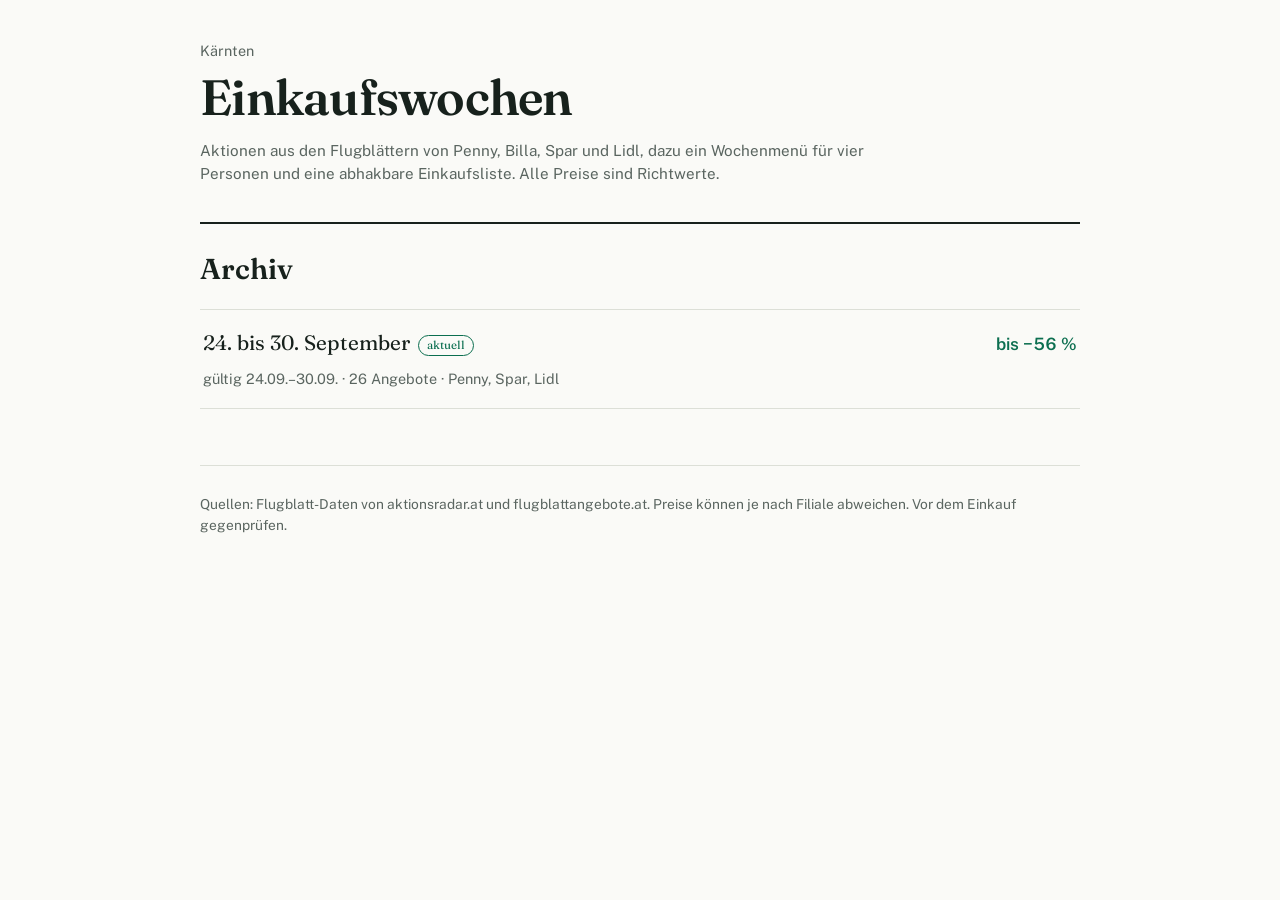
==== index.html @ 561e1b54 "Einkaufswochen: Site, Woche 24.-30.09." ====
<!DOCTYPE html>
<html lang="de">
<head>
<meta charset="utf-8">
<meta name="viewport" content="width=device-width, initial-scale=1, viewport-fit=cover">
<title>Einkaufswochen</title>
<meta name="description" content="Aktionen, Wochenmenü und Einkaufsliste für Kärnten.">
<link rel="preconnect" href="https://fonts.googleapis.com">
<link rel="preconnect" href="https://fonts.gstatic.com" crossorigin>
<link href="https://fonts.googleapis.com/css2?family=Fraunces:opsz,wght@9..144,400;9..144,600&family=Public+Sans:wght@400;500;600&display=swap" rel="stylesheet">
<link rel="stylesheet" href="assets/style.css">
</head>
<body>
<div class="wrap">

<header class="page">
  <p class="kicker">Kärnten</p>
  <h1>Einkaufswochen</h1>
  <p class="lede" style="margin-top:.8rem">Aktionen aus den Flugblättern von Penny, Billa, Spar und Lidl,
  dazu ein Wochenmenü für vier Personen und eine abhakbare Einkaufsliste. Alle Preise sind Richtwerte.</p>
</header>

<section style="margin-top:0">
  <h2>Archiv</h2>
  <ul class="runs" id="runs"></ul>
  <p id="msg" class="lede" style="margin-top:1rem"></p>
</section>

<footer>
  <p>Quellen: Flugblatt-Daten von aktionsradar.at und flugblattangebote.at.
  Preise können je nach Filiale abweichen. Vor dem Einkauf gegenprüfen.</p>
</footer>

</div>

<script>
(function(){
  var list = document.getElementById("runs");
  var msg = document.getElementById("msg");

  function deStr(iso){
    var p = String(iso).split("-");
    if(p.length !== 3) return iso;
    return p[2] + "." + p[1] + ".";
  }

  function render(runs){
    if(!runs.length){ msg.textContent = "Noch keine Durchläufe vorhanden."; return; }
    runs.sort(function(a,b){ return a.id < b.id ? 1 : -1; });
    runs.forEach(function(r, i){
      var li = document.createElement("li");
      var a = document.createElement("a");
      a.href = "woche.html?w=" + encodeURIComponent(r.id);

      var t = document.createElement("span");
      t.className = "rt";
      t.textContent = r.title || r.id;
      if(i === 0){
        var b = document.createElement("span");
        b.className = "latest";
        b.textContent = "aktuell";
        t.appendChild(b);
      }

      var best = document.createElement("span");
      best.className = "rbest";
      best.textContent = r.bestSaving ? "bis −" + r.bestSaving + " %" : "";

      var meta = document.createElement("span");
      meta.className = "rmeta";
      var bits = [];
      if(r.from && r.to) bits.push("gültig " + deStr(r.from) + "–" + deStr(r.to));
      if(r.dealCount) bits.push(r.dealCount + " Angebote");
      if(r.markets && r.markets.length) bits.push(r.markets.join(", "));
      meta.textContent = bits.join(" · ");

      a.appendChild(t); a.appendChild(best); a.appendChild(meta);
      li.appendChild(a); list.appendChild(li);
    });
  }

  fetch("data/runs.json", {cache:"no-cache"})
    .then(function(r){ if(!r.ok) throw new Error(r.status); return r.json(); })
    .then(function(d){ render(d.runs || []); })
    .catch(function(){
      msg.textContent = "Das Archiv konnte nicht geladen werden. Prüfe, ob data/runs.json vorhanden ist. "
        + "Beim Öffnen direkt von der Festplatte blockiert der Browser das Laden — dafür einen lokalen Server "
        + "oder GitHub Pages verwenden.";
    });
})();
</script>
</body>
</html>
---- assets/style.css ----
:root{
  --paper:#FAFAF7;
  --panel:#FFFFFF;
  --ink:#17211C;
  --ink-soft:#5A6560;
  --rule:#DCDFD7;
  --deal:#0B6E4F;
  --short:#8A5200;
  --gap:#8E3A3A;
  --radius:4px;
  --shell:clamp(1rem,4vw,2.5rem);
  padding-top:env(safe-area-inset-top,0px);
  padding-bottom:env(safe-area-inset-bottom,0px);
  box-sizing:border-box;
}
@media (prefers-color-scheme:dark){
  :root:not([data-theme="light"]){
    --paper:#121614;--panel:#191F1C;--ink:#E7EBE6;--ink-soft:#9AA69F;
    --rule:#2C3531;--deal:#5BC69C;--short:#E0A94A;--gap:#E28A8A;
  }
}
*,*::before,*::after{box-sizing:inherit}
html{scroll-padding-top:calc(env(safe-area-inset-top,0px) + 1rem)}
body{
  margin:0;background:var(--paper);color:var(--ink);
  font-family:"Public Sans",-apple-system,BlinkMacSystemFont,"Segoe UI",Roboto,sans-serif;
  font-size:17px;line-height:1.55;-webkit-text-size-adjust:100%;
}
.wrap{max-width:60rem;margin:0 auto;padding:var(--shell) var(--shell) 5rem}
h1,h2{font-family:Fraunces,Georgia,"Times New Roman",serif;font-weight:600;line-height:1.15;margin:0}
h1{font-size:clamp(2rem,6vw,3.1rem);letter-spacing:-.015em}
h2{font-size:clamp(1.35rem,3.4vw,1.8rem);margin-bottom:.35rem}
h3{font-size:1.05rem;font-weight:600;margin:0}
p{margin:.5rem 0}
a{color:inherit}
.num{font-variant-numeric:tabular-nums}
:focus-visible{outline:2px solid var(--deal);outline-offset:2px}

header.page{border-bottom:2px solid var(--ink);padding-bottom:1.25rem;margin-bottom:1.75rem}
.kicker{color:var(--ink-soft);font-size:.9rem;margin:0 0 .4rem}
.back{display:inline-block;color:var(--ink-soft);font-size:.9rem;text-decoration:none;margin-bottom:1rem}
.back:hover{color:var(--ink);text-decoration:underline}

.status{display:grid;gap:.4rem;margin-top:1.1rem;font-size:.92rem}
.status div{display:flex;gap:.6rem;align-items:baseline}
.status b{font-weight:600;min-width:9.5rem}
.state-ok{color:var(--deal)}
.state-partial{color:var(--short)}
.state-missing{color:var(--gap)}

section{margin-top:2.75rem}
.lede{color:var(--ink-soft);font-size:.95rem;margin-bottom:1rem;max-width:46rem}

/* Landing */
.runs{list-style:none;margin:1.5rem 0 0;padding:0;border-top:1px solid var(--rule)}
.runs li{border-bottom:1px solid var(--rule)}
.runs a{display:grid;grid-template-columns:1fr auto;gap:.5rem 1.5rem;align-items:baseline;
  padding:1.1rem .2rem;text-decoration:none}
.runs a:hover .rt{text-decoration:underline}
.rt{font-family:Fraunces,serif;font-size:1.3rem}
.rmeta{grid-column:1/-1;color:var(--ink-soft);font-size:.9rem}
.rbest{color:var(--deal);font-weight:600;white-space:nowrap;font-variant-numeric:tabular-nums}
.latest{display:inline-block;font-size:.72rem;color:var(--deal);border:1px solid var(--deal);
  border-radius:99px;padding:.05rem .5rem;vertical-align:.15em;margin-left:.5rem}

/* Angebote */
.tools{display:flex;flex-wrap:wrap;gap:.9rem;align-items:center;margin:.75rem 0 1rem;font-size:.92rem}
.tools label{display:inline-flex;gap:.45rem;align-items:center;cursor:pointer}
select{font:inherit;font-size:.9rem;padding:.3rem .5rem;border:1px solid var(--rule);
  border-radius:var(--radius);background:var(--panel);color:var(--ink)}
.scroller{overflow-x:auto;border:1px solid var(--rule);border-radius:var(--radius);background:var(--panel)}
table{border-collapse:collapse;width:100%;min-width:42rem;font-size:.95rem}
th,td{text-align:left;padding:.62rem .85rem;border-bottom:1px solid var(--rule)}
thead th{font-size:.78rem;font-weight:600;color:var(--ink-soft);position:sticky;top:0;background:var(--panel)}
tbody tr:last-child td{border-bottom:0}
td.p,th.p{text-align:right;white-space:nowrap}
.old{color:var(--ink-soft);text-decoration:line-through}
.save{color:var(--deal);font-weight:600;white-space:nowrap}
.flag{font-size:.78rem;color:var(--short);white-space:nowrap}
.unit{display:block;font-size:.78rem;color:var(--ink-soft)}
tr[hidden]{display:none}

/* Menü */
.days{border-top:1px solid var(--rule)}
.day{display:grid;grid-template-columns:7rem 1fr;gap:1.25rem;padding:1.1rem 0;border-bottom:1px solid var(--rule)}
.day>div:first-child{color:var(--ink-soft)}
.when{font-family:Fraunces,serif;font-size:1.15rem;color:var(--ink);display:block}
.mins{font-size:.85rem}
.ing{margin:.3rem 0 .45rem;color:var(--ink-soft);font-size:.93rem}
.uses{font-size:.85rem;color:var(--deal);margin:0}
details.recipe{margin-top:.7rem}
details.recipe summary{cursor:pointer;font-size:.9rem;color:var(--ink-soft);list-style:none}
details.recipe summary::-webkit-details-marker{display:none}
details.recipe summary::before{content:"Zubereitung anzeigen"}
details.recipe[open] summary::before{content:"Zubereitung ausblenden"}
details.recipe summary:hover{color:var(--ink)}
details.recipe ol{margin:.7rem 0 0;padding-left:1.3rem}
details.recipe li{margin:.35rem 0;font-size:.95rem}
@media (max-width:33rem){.day{grid-template-columns:1fr;gap:.35rem}}

/* Liste */
.market{margin-top:1.6rem}
.market h3{display:flex;justify-content:space-between;align-items:baseline;gap:1rem;
  border-bottom:1px solid var(--ink);padding-bottom:.35rem}
.market h3 span{font-weight:400;color:var(--ink-soft);font-size:.88rem}
ul.list{list-style:none;margin:0;padding:0}
ul.list li{border-bottom:1px solid var(--rule)}
ul.list label{display:grid;grid-template-columns:1.4rem 1fr auto;gap:.7rem;align-items:baseline;
  padding:.6rem .2rem;cursor:pointer;min-height:2.6rem}
ul.list input{width:1.1rem;height:1.1rem;margin:0;accent-color:var(--deal);align-self:center}
.qty{display:block;color:var(--ink-soft);font-size:.85rem}
li.done label>span:not(.price){text-decoration:line-through;color:var(--ink-soft)}
.price{font-variant-numeric:tabular-nums;white-space:nowrap}
.totals{display:flex;flex-wrap:wrap;gap:1.5rem;align-items:baseline;margin-top:1.4rem;
  padding-top:1rem;border-top:2px solid var(--ink)}
.totals .big{font-family:Fraunces,serif;font-size:2.1rem;font-variant-numeric:tabular-nums}
.totals small{display:block;color:var(--ink-soft);font-size:.82rem}
button{font:inherit;font-size:.9rem;padding:.45rem .9rem;border:1px solid var(--rule);
  border-radius:var(--radius);background:var(--panel);color:var(--ink);cursor:pointer}
button:hover{border-color:var(--ink)}

.stock{columns:2;column-gap:2rem;font-size:.95rem;color:var(--ink-soft)}
.stock p{break-inside:avoid;margin:.15rem 0}
@media (max-width:33rem){.stock{columns:1}}

.notice{border-left:3px solid var(--gap);padding:.6rem 0 .6rem 1rem;color:var(--ink-soft);font-size:.95rem}

footer{margin-top:3.5rem;padding-top:1.25rem;border-top:1px solid var(--rule);
  color:var(--ink-soft);font-size:.86rem}

@media print{
  :root{--paper:#fff;--panel:#fff;--ink:#000;--ink-soft:#444;--rule:#bbb}
  .tools,button,.back{display:none}
  .scroller{overflow:visible;border:0}
  table{min-width:0}
  section{break-inside:avoid}
  details.recipe{display:block}
  details.recipe summary{display:none}
  details.recipe ol{display:block}
}
@media (prefers-reduced-motion:reduce){*{transition:none!important}}


/* ---- Handy-Feinschliff ---- */
/* Groessere Ziele zum Antippen, auch am Desktop unschaedlich */
ul.list label{grid-template-columns:1.9rem 1fr auto;min-height:3rem;padding:.75rem .2rem}
ul.list input{width:1.45rem;height:1.45rem}
.tools label{min-height:2.75rem}
.tools input[type=checkbox]{width:1.3rem;height:1.3rem}
select{min-height:2.5rem}
details.recipe summary{padding:.5rem 0;min-height:2.5rem}

@media (max-width:46rem){
  /* Angebotstabelle wird zu Karten - kein seitliches Scrollen mehr */
  .scroller{overflow-x:visible;border:0;background:none}
  table{min-width:0;display:block;font-size:1rem}
  thead{display:none}
  tbody{display:block}
  tbody tr{display:block;background:var(--panel);border:1px solid var(--rule);
    border-radius:var(--radius);padding:.7rem .85rem;margin-bottom:.6rem}
  tbody tr:last-child td{border-bottom:0}
  tbody td{display:flex;justify-content:space-between;align-items:baseline;gap:1rem;
    border:0;padding:.1rem 0;text-align:right;white-space:normal}
  tbody td::before{content:attr(data-label);color:var(--ink-soft);font-size:.82rem;text-align:left}
  tbody td:first-child{display:block;text-align:left;font-weight:600;font-size:1.05rem;
    margin-bottom:.4rem;padding-bottom:.4rem;border-bottom:1px solid var(--rule)}
  tbody td:first-child::before{content:none}
  tbody td.old{text-decoration:none}  /* sonst waere auch das Label durchgestrichen */
  .unit{display:block;font-weight:400}

  /* Summe bleibt beim Scrollen durch die Liste sichtbar */
  .totals{position:sticky;bottom:0;z-index:5;background:var(--paper);gap:1.1rem;
    margin-top:1rem;padding:.75rem 0 calc(.75rem + env(safe-area-inset-bottom,0px));
    box-shadow:0 -10px 18px -14px rgba(0,0,0,.55)}
  .totals{flex-wrap:nowrap;align-items:center}
  .totals .big{font-size:1.5rem}
  .totals>div:nth-of-type(2){display:none}  /* Gesamtsumme steht schon oben in der Liste */
  .totals button{margin-left:auto;white-space:nowrap}

  /* Statuszeilen umbrechen lassen statt quetschen */
  .status div{flex-wrap:wrap;gap:.15rem .6rem}
  .status b{min-width:0}
}
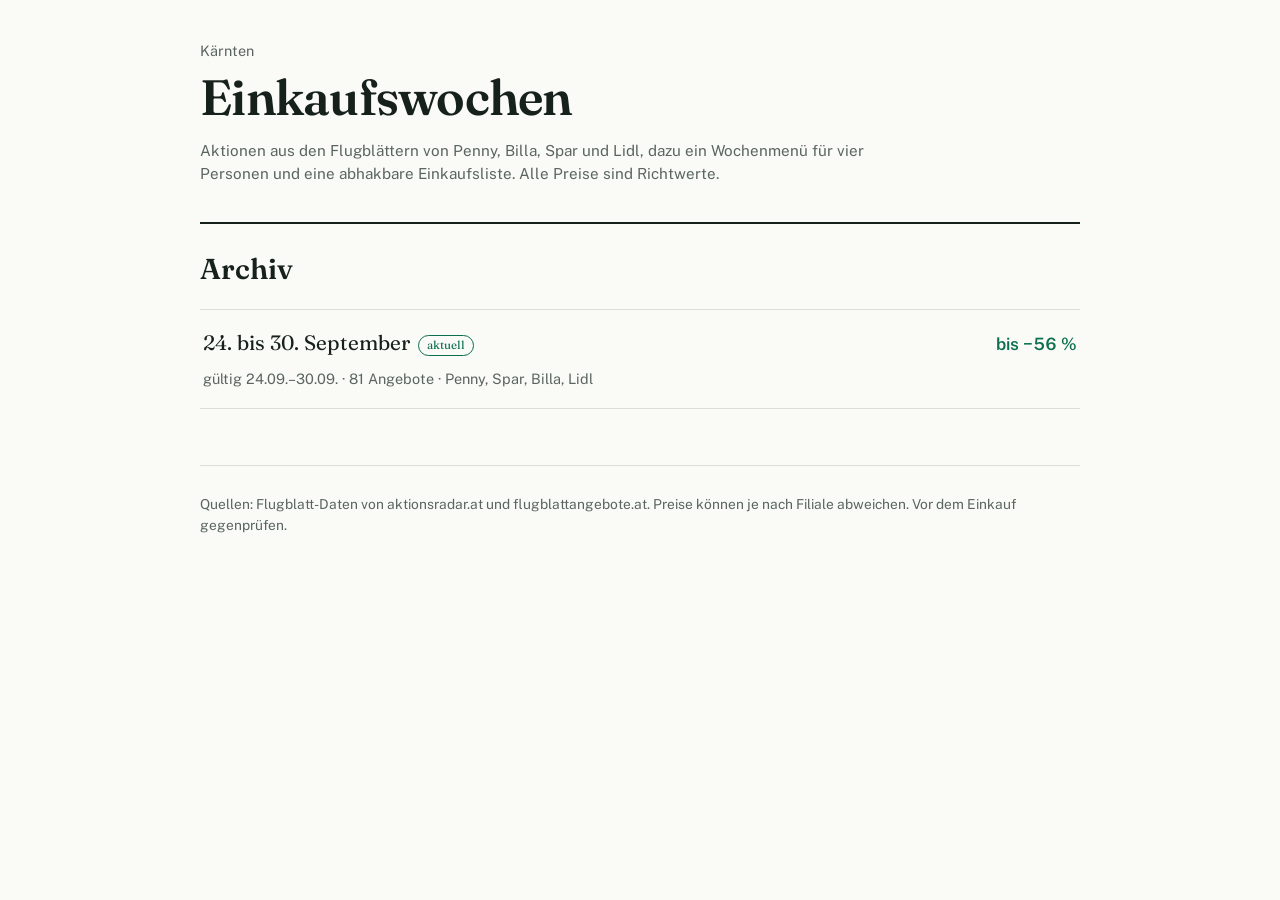
==== commit 8cbe9de8: "Aktualisierung Einkaufswoche" ====
--- a/index.html
+++ b/index.html
@@ -8,7 +8,7 @@
 <link rel="preconnect" href="https://fonts.googleapis.com">
 <link rel="preconnect" href="https://fonts.gstatic.com" crossorigin>
 <link href="https://fonts.googleapis.com/css2?family=Fraunces:opsz,wght@9..144,400;9..144,600&family=Public+Sans:wght@400;500;600&display=swap" rel="stylesheet">
-<link rel="stylesheet" href="assets/style.css">
+<link rel="stylesheet" href="assets/style.css?v=3">
 </head>
 <body>
 <div class="wrap">
--- a/assets/style.css
+++ b/assets/style.css
@@ -151,22 +151,25 @@
 details.recipe summary{padding:.5rem 0;min-height:2.5rem}
 
 @media (max-width:46rem){
-  /* Angebotstabelle wird zu Karten - kein seitliches Scrollen mehr */
+  /* Angebote als kompakte Karten: Produkt oben, alles andere in einer Zeile.
+     Zwei Zeilen statt sechs - sonst schiebt sich das Menue ausser Sichtweite. */
   .scroller{overflow-x:visible;border:0;background:none}
   table{min-width:0;display:block;font-size:1rem}
   thead{display:none}
   tbody{display:block}
-  tbody tr{display:block;background:var(--panel);border:1px solid var(--rule);
-    border-radius:var(--radius);padding:.7rem .85rem;margin-bottom:.6rem}
-  tbody tr:last-child td{border-bottom:0}
-  tbody td{display:flex;justify-content:space-between;align-items:baseline;gap:1rem;
-    border:0;padding:.1rem 0;text-align:right;white-space:normal}
-  tbody td::before{content:attr(data-label);color:var(--ink-soft);font-size:.82rem;text-align:left}
-  tbody td:first-child{display:block;text-align:left;font-weight:600;font-size:1.05rem;
-    margin-bottom:.4rem;padding-bottom:.4rem;border-bottom:1px solid var(--rule)}
-  tbody td:first-child::before{content:none}
-  tbody td.old{text-decoration:none}  /* sonst waere auch das Label durchgestrichen */
-  .unit{display:block;font-weight:400}
+  tbody tr{display:flex;flex-wrap:wrap;align-items:baseline;gap:.1rem .55rem;
+    background:var(--panel);border:1px solid var(--rule);border-radius:var(--radius);
+    padding:.55rem .75rem;margin-bottom:.45rem}
+  tbody td{display:inline;border:0;padding:0;text-align:left;white-space:nowrap}
+  tbody td::before{content:none}
+  tbody td:first-child{flex:1 1 100%;font-weight:600;font-size:1rem;white-space:normal;
+    line-height:1.3;margin-bottom:.15rem}
+  tbody td:nth-child(2){color:var(--ink-soft);font-size:.85rem}
+  tbody td:nth-child(3){font-weight:600}
+  tbody td:nth-child(4){font-size:.85rem}
+  tbody td:nth-child(6){margin-left:auto;font-size:.78rem;color:var(--ink-soft)}
+  .unit{display:inline;font-weight:400;color:var(--ink-soft);font-size:.85rem}
+  .unit::before{content:" - "}
 
   /* Summe bleibt beim Scrollen durch die Liste sichtbar */
   .totals{position:sticky;bottom:0;z-index:5;background:var(--paper);gap:1.1rem;
@@ -181,3 +184,35 @@
   .status div{flex-wrap:wrap;gap:.15rem .6rem}
   .status b{min-width:0}
 }
+
+/* Reiter */
+[hidden]{display:none!important}
+.tabs{display:grid;grid-template-columns:repeat(3,minmax(0,1fr));gap:.4rem;
+  position:sticky;top:env(safe-area-inset-top,0px);z-index:6;
+  background:var(--paper);padding:.6rem 0;margin-top:1.25rem;
+  border-bottom:1px solid var(--rule)}
+.tabs .tab{font:inherit;font-size:.92rem;font-weight:500;color:var(--ink-soft);
+  background:var(--panel);border:1px solid var(--rule);border-radius:99px;
+  padding:.6rem .4rem;min-height:2.75rem;cursor:pointer;
+  white-space:nowrap;overflow:hidden;text-overflow:ellipsis}
+.tabs .tab:hover{border-color:var(--ink);color:var(--ink)}
+.tabs .tab[aria-selected="true"]{background:var(--deal);border-color:var(--deal);
+  color:var(--paper);font-weight:600}
+section[role="tabpanel"]{margin-top:1.75rem}
+@media (max-width:26rem){.tabs .tab{font-size:.8rem;padding:.6rem .2rem}}
+@media print{
+  .tabs{display:none}
+  section[role="tabpanel"][hidden]{display:block!important}
+}
+
+/* Piktogramme - bewusst klein: an die Textgroesse gebunden und nach oben gedeckelt,
+   damit sie auch bei hochskalierter Systemschrift am Handy dezent bleiben. */
+.ico{display:inline-flex;align-items:center;justify-content:center;flex:0 0 auto;
+  width:clamp(9px,.62em,12px);height:clamp(9px,.62em,12px);
+  margin-right:.38em;vertical-align:-.02em;
+  color:var(--ink-soft);opacity:.5}
+.ico svg{width:100%;height:100%;display:block}
+li.done .ico{opacity:.25}
+.day h3 .ico{width:clamp(10px,.6em,13px);height:clamp(10px,.6em,13px);
+  margin-right:.4em;opacity:.45}
+@media print{.ico{color:#888;opacity:1}}
